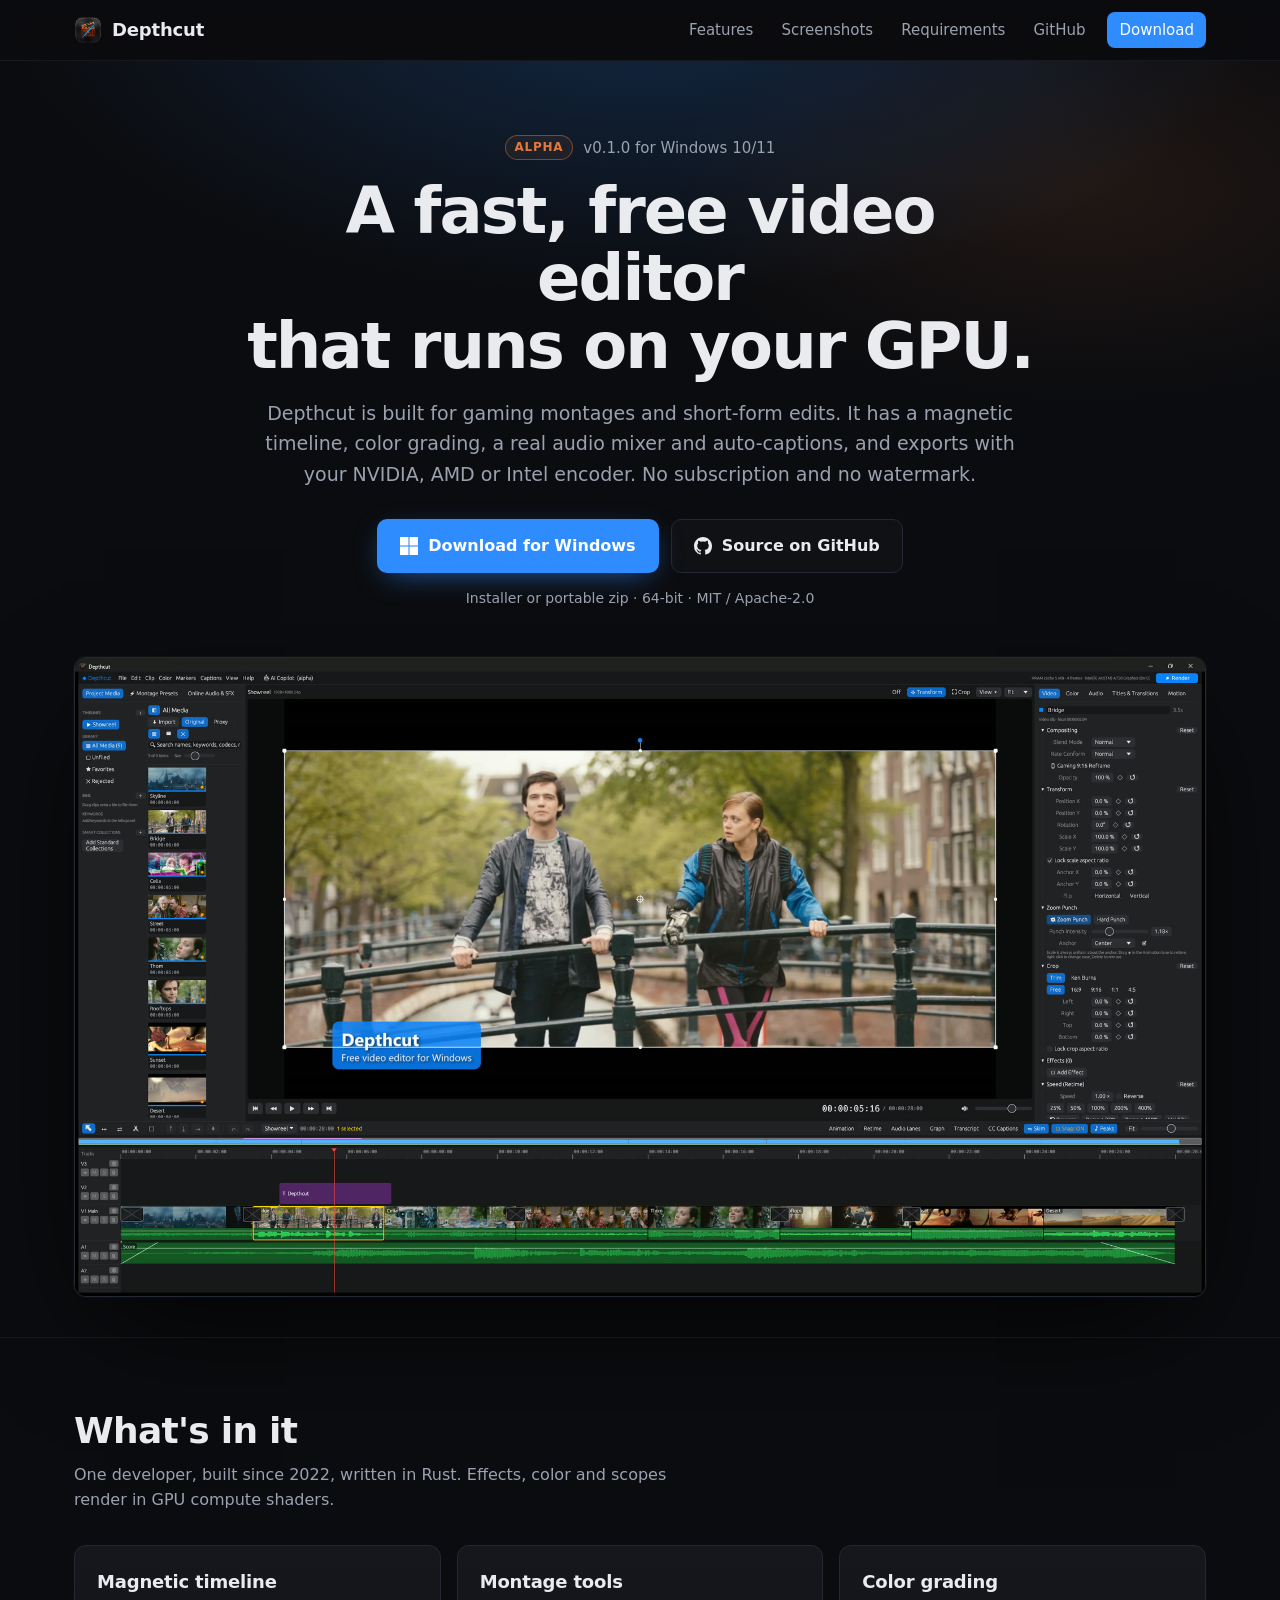
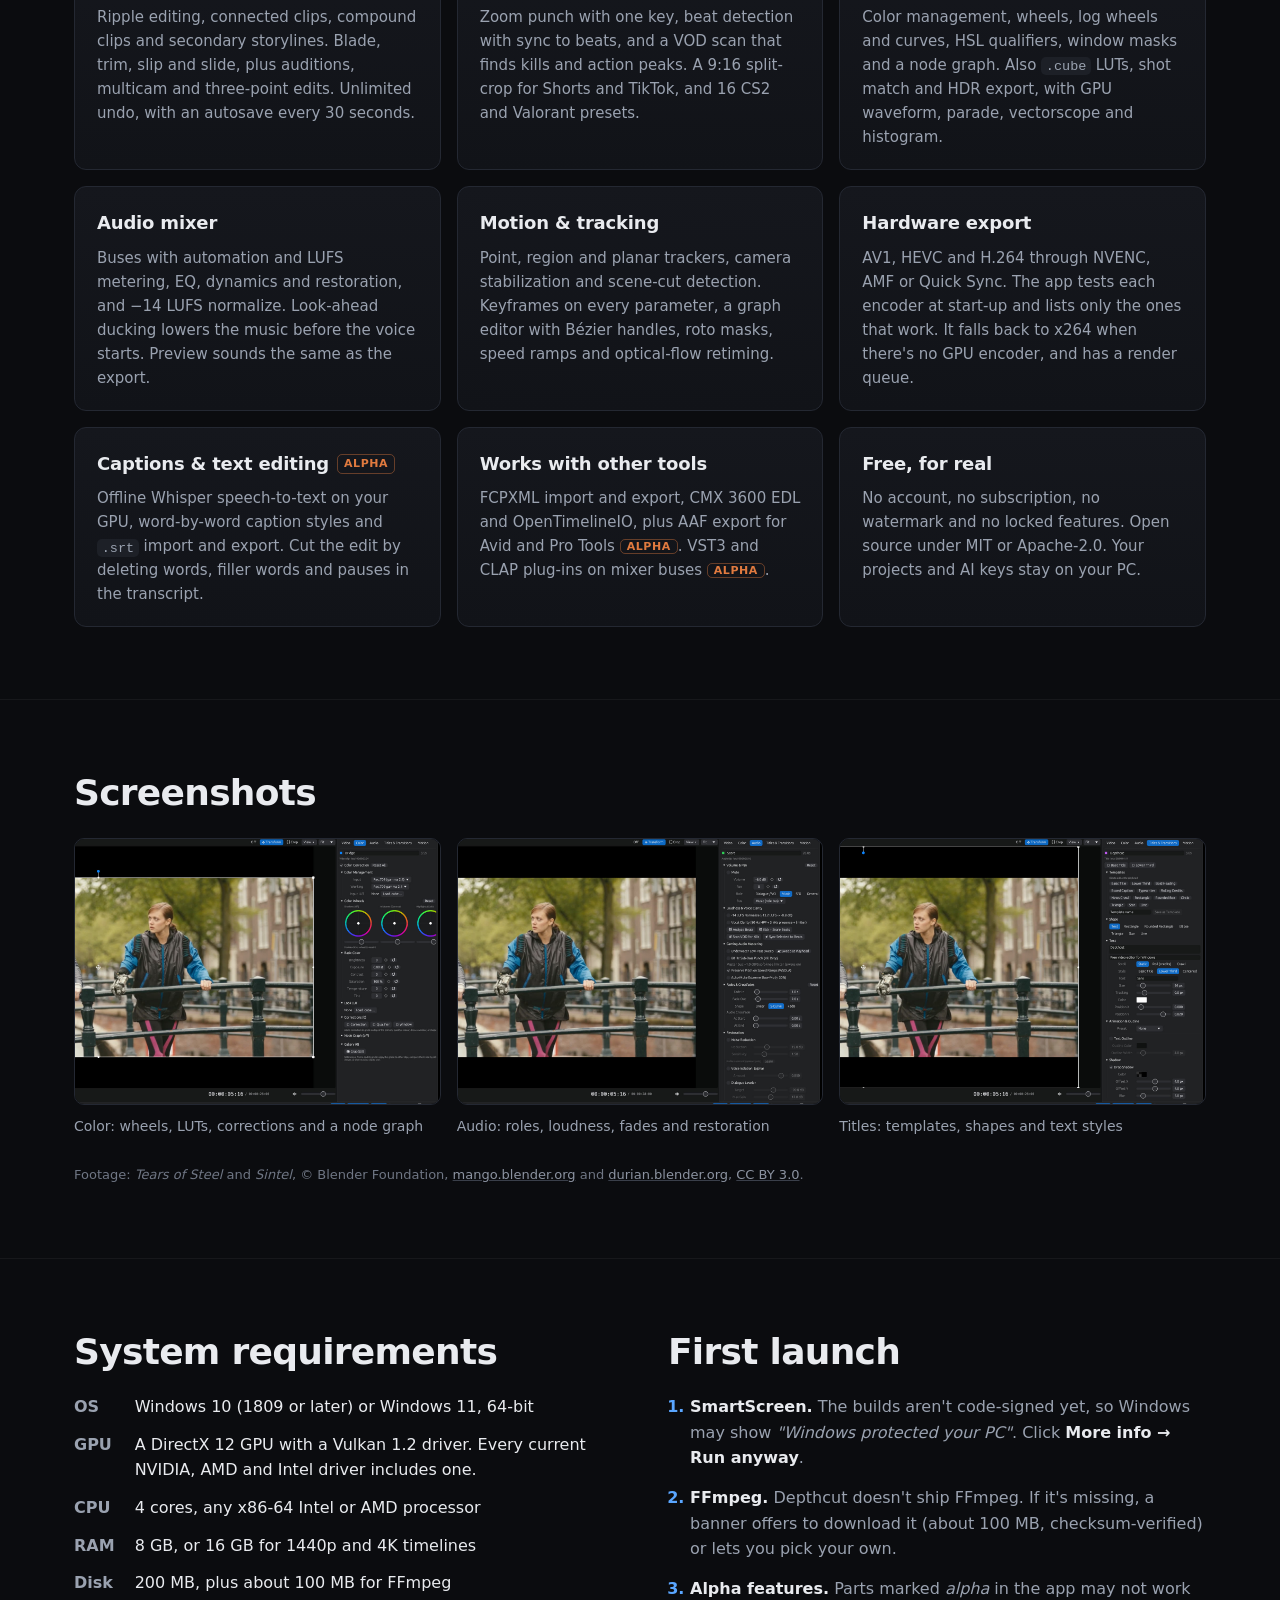
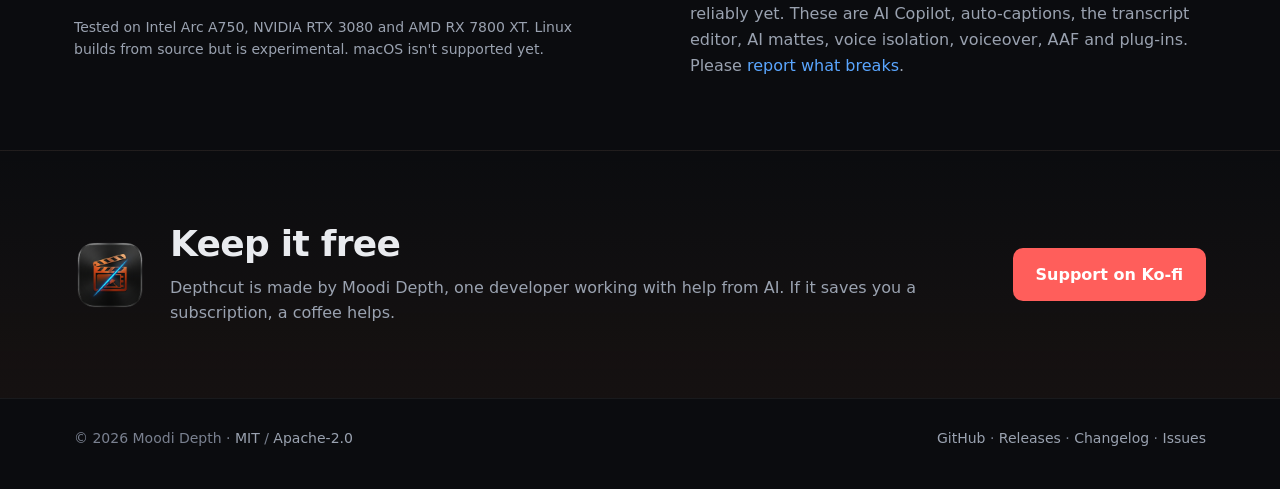
==== site/index.html @ ecac4b46 "site: landing page for GitHub Pages One static page in site/ (no build step, no external fonts or tr" ====
<!doctype html>
<html lang="en">
<head>
<meta charset="utf-8">
<meta name="viewport" content="width=device-width, initial-scale=1">
<title>Depthcut: free GPU video editor for Windows</title>
<meta name="description" content="Depthcut is a free, open-source, GPU-accelerated video editor for Windows. Magnetic timeline, color grading, audio mixing, captions and montage tools. No subscription, no watermark.">
<meta name="theme-color" content="#0b0c0f">
<link rel="canonical" href="https://moodidepth.github.io/depthcut/">
<meta property="og:type" content="website">
<meta property="og:site_name" content="Depthcut">
<meta property="og:title" content="Depthcut: free GPU video editor for Windows">
<meta property="og:description" content="Magnetic timeline, color grading, audio mixing, captions and montage tools. Free and open source, no watermark.">
<meta property="og:url" content="https://moodidepth.github.io/depthcut/">
<meta property="og:image" content="https://moodidepth.github.io/depthcut/img/og.jpg">
<meta property="og:image:width" content="1200">
<meta property="og:image:height" content="630">
<meta name="twitter:card" content="summary_large_image">
<link rel="icon" type="image/png" sizes="32x32" href="img/favicon-32.png">
<link rel="icon" type="image/png" sizes="192x192" href="img/icon-192.png">
<link rel="apple-touch-icon" href="img/apple-touch-icon.png">
<link rel="stylesheet" href="style.css">
</head>
<body>

<header class="nav">
  <div class="wrap nav-inner">
    <a class="brand" href="#top"><img src="img/icon-192.png" alt="" width="28" height="28">Depthcut</a>
    <nav aria-label="Main">
      <a href="#features">Features</a>
      <a href="#screenshots">Screenshots</a>
      <a href="#requirements">Requirements</a>
      <a href="https://github.com/moodidepth/depthcut">GitHub</a>
      <a class="nav-cta" href="#download">Download</a>
    </nav>
  </div>
</header>

<main id="top">

<section class="hero">
  <div class="wrap">
    <p class="eyebrow"><span class="pill">Alpha</span> v0.1.0 for Windows 10/11</p>
    <h1>A fast, free video editor<br>that runs on your GPU.</h1>
    <p class="lede">Depthcut is built for gaming montages and short-form edits. It has a magnetic timeline, color grading, a real audio mixer and auto-captions, and exports with your NVIDIA, AMD or Intel encoder. No subscription and no watermark.</p>
    <div class="cta-row" id="download">
      <a class="btn btn-primary" id="dl-btn" href="https://github.com/moodidepth/depthcut/releases">
        <svg aria-hidden="true" viewBox="0 0 20 20" width="18" height="18" fill="currentColor"><rect x="0" y="0" width="9.4" height="9.4"/><rect x="10.6" y="0" width="9.4" height="9.4"/><rect x="0" y="10.6" width="9.4" height="9.4"/><rect x="10.6" y="10.6" width="9.4" height="9.4"/></svg>
        <span>Download for Windows</span>
      </a>
      <a class="btn btn-ghost" href="https://github.com/moodidepth/depthcut">
        <svg aria-hidden="true" viewBox="0 0 16 16" width="18" height="18"><path fill="currentColor" d="M8 0C3.58 0 0 3.58 0 8a8 8 0 0 0 5.47 7.59c.4.07.55-.17.55-.38v-1.33c-2.23.48-2.7-1.07-2.7-1.07-.36-.92-.89-1.17-.89-1.17-.73-.5.06-.49.06-.49.8.06 1.23.83 1.23.83.72 1.22 1.88.87 2.33.66.07-.52.28-.87.5-1.07-1.78-.2-3.65-.89-3.65-3.95 0-.87.31-1.59.82-2.15-.08-.2-.36-1.02.08-2.12 0 0 .67-.21 2.2.82a7.6 7.6 0 0 1 4 0c1.53-1.04 2.2-.82 2.2-.82.44 1.1.16 1.92.08 2.12.51.56.82 1.27.82 2.15 0 3.07-1.87 3.75-3.65 3.95.29.25.54.73.54 1.48v2.2c0 .21.15.46.55.38A8 8 0 0 0 16 8c0-4.42-3.58-8-8-8"/></svg>
        <span>Source on GitHub</span>
      </a>
    </div>
    <p class="dl-meta" id="dl-meta">Installer or portable zip · 64-bit · MIT / Apache-2.0</p>
    <figure class="hero-shot">
      <img src="img/editor.jpg" width="2000" height="1130" alt="The Depthcut editor: media browser on the left, viewer with a lower-third title in the middle, clip inspector on the right and the magnetic timeline below">
    </figure>
  </div>
</section>

<section class="section" id="features">
  <div class="wrap">
    <h2>What's in it</h2>
    <p class="section-lede">One developer, built since 2022, written in Rust. Effects, color and scopes render in GPU compute shaders.</p>
    <div class="grid">
      <article class="card">
        <h3>Magnetic timeline</h3>
        <p>Ripple editing, connected clips, compound clips and secondary storylines. Blade, trim, slip and slide, plus auditions, multicam and three-point edits. Unlimited undo, with an autosave every 30 seconds.</p>
      </article>
      <article class="card">
        <h3>Montage tools</h3>
        <p>Zoom punch with one key, beat detection with sync to beats, and a VOD scan that finds kills and action peaks. A 9:16 split-crop for Shorts and TikTok, and 16 CS2 and Valorant presets.</p>
      </article>
      <article class="card">
        <h3>Color grading</h3>
        <p>Color management, wheels, log wheels and curves, HSL qualifiers, window masks and a node graph. Also <code>.cube</code> LUTs, shot match and HDR export, with GPU waveform, parade, vectorscope and histogram.</p>
      </article>
      <article class="card">
        <h3>Audio mixer</h3>
        <p>Buses with automation and LUFS metering, EQ, dynamics and restoration, and −14 LUFS normalize. Look-ahead ducking lowers the music before the voice starts. Preview sounds the same as the export.</p>
      </article>
      <article class="card">
        <h3>Motion &amp; tracking</h3>
        <p>Point, region and planar trackers, camera stabilization and scene-cut detection. Keyframes on every parameter, a graph editor with Bézier handles, roto masks, speed ramps and optical-flow retiming.</p>
      </article>
      <article class="card">
        <h3>Hardware export</h3>
        <p>AV1, HEVC and H.264 through NVENC, AMF or Quick Sync. The app tests each encoder at start-up and lists only the ones that work. It falls back to x264 when there's no GPU encoder, and has a render queue.</p>
      </article>
      <article class="card">
        <h3>Captions &amp; text editing <span class="tag">alpha</span></h3>
        <p>Offline Whisper speech-to-text on your GPU, word-by-word caption styles and <code>.srt</code> import and export. Cut the edit by deleting words, filler words and pauses in the transcript.</p>
      </article>
      <article class="card">
        <h3>Works with other tools</h3>
        <p>FCPXML import and export, CMX 3600 EDL and OpenTimelineIO, plus AAF export for Avid and Pro Tools <span class="tag">alpha</span>. VST3 and CLAP plug-ins on mixer buses <span class="tag">alpha</span>.</p>
      </article>
      <article class="card">
        <h3>Free, for real</h3>
        <p>No account, no subscription, no watermark and no locked features. Open source under MIT or Apache-2.0. Your projects and AI keys stay on your PC.</p>
      </article>
    </div>
  </div>
</section>

<section class="section" id="screenshots">
  <div class="wrap">
    <h2>Screenshots</h2>
    <div class="gallery">
      <figure>
        <button class="zoom" data-full="img/color.jpg" aria-label="Enlarge: color inspector"><img src="img/color-crop.jpg" width="1376" height="1000" loading="lazy" alt="Color inspector with color management, three color wheels and basic color controls"></button>
        <figcaption>Color: wheels, LUTs, corrections and a node graph</figcaption>
      </figure>
      <figure>
        <button class="zoom" data-full="img/audio.jpg" aria-label="Enlarge: audio inspector"><img src="img/audio-crop.jpg" width="1376" height="1000" loading="lazy" alt="Audio inspector with volume, roles, loudness, fades and restoration settings"></button>
        <figcaption>Audio: roles, loudness, fades and restoration</figcaption>
      </figure>
      <figure>
        <button class="zoom" data-full="img/titles.jpg" aria-label="Enlarge: titles inspector"><img src="img/titles-crop.jpg" width="1376" height="1000" loading="lazy" alt="Titles inspector with title templates, text, font and shadow settings"></button>
        <figcaption>Titles: templates, shapes and text styles</figcaption>
      </figure>
    </div>
    <p class="credit">Footage: <i>Tears of Steel</i> and <i>Sintel</i>, © Blender Foundation, <a href="https://mango.blender.org">mango.blender.org</a> and <a href="https://durian.blender.org">durian.blender.org</a>, <a href="https://creativecommons.org/licenses/by/3.0/">CC BY 3.0</a>.</p>
  </div>
</section>

<section class="section" id="requirements">
  <div class="wrap two-col">
    <div>
      <h2>System requirements</h2>
      <dl class="specs">
        <dt>OS</dt><dd>Windows 10 (1809 or later) or Windows 11, 64-bit</dd>
        <dt>GPU</dt><dd>A DirectX 12 GPU with a Vulkan 1.2 driver. Every current NVIDIA, AMD and Intel driver includes one.</dd>
        <dt>CPU</dt><dd>4 cores, any x86-64 Intel or AMD processor</dd>
        <dt>RAM</dt><dd>8 GB, or 16 GB for 1440p and 4K timelines</dd>
        <dt>Disk</dt><dd>200 MB, plus about 100 MB for FFmpeg</dd>
      </dl>
      <p class="note">Tested on Intel Arc A750, NVIDIA RTX 3080 and AMD RX 7800 XT. Linux builds from source but is experimental. macOS isn't supported yet.</p>
    </div>
    <div>
      <h2>First launch</h2>
      <ol class="steps">
        <li><b>SmartScreen.</b> The builds aren't code-signed yet, so Windows may show <i>"Windows protected your PC"</i>. Click <b>More info → Run anyway</b>.</li>
        <li><b>FFmpeg.</b> Depthcut doesn't ship FFmpeg. If it's missing, a banner offers to download it (about 100 MB, checksum-verified) or lets you pick your own.</li>
        <li><b>Alpha features.</b> Parts marked <i>alpha</i> in the app may not work reliably yet. These are AI Copilot, auto-captions, the transcript editor, AI mattes, voice isolation, voiceover, AAF and plug-ins. Please <a href="https://github.com/moodidepth/depthcut/issues">report what breaks</a>.</li>
      </ol>
    </div>
  </div>
</section>

<section class="section support">
  <div class="wrap support-inner">
    <img src="img/icon-192.png" alt="" width="72" height="72">
    <div>
      <h2>Keep it free</h2>
      <p>Depthcut is made by Moodi Depth, one developer working with help from AI. If it saves you a subscription, a coffee helps.</p>
    </div>
    <a class="btn btn-kofi" href="https://ko-fi.com/moodidepth">Support on Ko-fi</a>
  </div>
</section>

</main>

<footer class="footer">
  <div class="wrap footer-inner">
    <span>© 2026 Moodi Depth · <a href="https://github.com/moodidepth/depthcut/blob/main/LICENSE-MIT">MIT</a> / <a href="https://github.com/moodidepth/depthcut/blob/main/LICENSE-APACHE">Apache-2.0</a></span>
    <span><a href="https://github.com/moodidepth/depthcut">GitHub</a> · <a href="https://github.com/moodidepth/depthcut/releases">Releases</a> · <a href="https://github.com/moodidepth/depthcut/blob/main/CHANGELOG.md">Changelog</a> · <a href="https://github.com/moodidepth/depthcut/issues">Issues</a></span>
  </div>
</footer>

<dialog id="viewer" aria-label="Screenshot">
  <form method="dialog"><button class="close" aria-label="Close">×</button></form>
  <img alt="">
</dialog>

<script src="site.js" defer></script>
</body>
</html>
---- site/style.css ----
:root {
  --bg: #0b0c0f;
  --bg-2: #111318;
  --panel: #15171d;
  --line: #242832;
  --text: #e9ebef;
  --muted: #9aa2b0;
  --accent: #2f8cff;
  --accent-2: #5aa6ff;
  --copper: #e07a3f;
  --radius: 12px;
  --wrap: 1180px;
  color-scheme: dark;
}

*, *::before, *::after { box-sizing: border-box; }
html { scroll-behavior: smooth; scroll-padding-top: 72px; }
@media (prefers-reduced-motion: reduce) { html { scroll-behavior: auto; } }
body {
  margin: 0;
  background: var(--bg);
  color: var(--text);
  font: 16px/1.6 "Segoe UI Variable Text", "Segoe UI", system-ui, -apple-system, "Helvetica Neue", Arial, sans-serif;
  -webkit-font-smoothing: antialiased;
}
img { max-width: 100%; height: auto; display: block; }
a { color: var(--accent-2); text-decoration: none; }
a:hover { text-decoration: underline; }
code { font: 0.9em/1 ui-monospace, "Cascadia Code", Consolas, monospace; background: #1d2027; padding: 0.12em 0.35em; border-radius: 5px; }
:focus-visible { outline: 2px solid var(--accent-2); outline-offset: 3px; border-radius: 6px; }

.wrap { max-width: var(--wrap); margin: 0 auto; padding: 0 24px; }

/* Nav */
.nav {
  position: sticky; top: 0; z-index: 10;
  background: rgba(11, 12, 15, 0.82);
  backdrop-filter: saturate(140%) blur(12px);
  border-bottom: 1px solid rgba(255, 255, 255, 0.06);
}
.nav-inner { display: flex; align-items: center; justify-content: space-between; height: 60px; gap: 16px; }
.brand { display: flex; align-items: center; gap: 10px; color: var(--text); font-weight: 650; font-size: 18px; letter-spacing: -0.01em; }
.brand:hover { text-decoration: none; }
.brand img { border-radius: 7px; }
.nav nav { display: flex; align-items: center; gap: 4px; }
.nav nav a { color: var(--muted); font-size: 15px; padding: 6px 12px; border-radius: 8px; }
.nav nav a:hover { color: var(--text); background: rgba(255, 255, 255, 0.05); text-decoration: none; }
.nav nav a.nav-cta { color: #fff; background: var(--accent); margin-left: 6px; }
.nav nav a.nav-cta:hover { background: #1f7cf0; }
@media (max-width: 720px) {
  .nav nav a:not(.nav-cta) { display: none; }
}

/* Hero */
.hero {
  padding: 72px 0 40px;
  text-align: center;
  background:
    radial-gradient(900px 420px at 50% -60px, rgba(47, 140, 255, 0.22), transparent 70%),
    radial-gradient(600px 300px at 85% 10%, rgba(224, 122, 63, 0.10), transparent 70%);
}
.eyebrow { margin: 0 0 18px; color: var(--muted); font-size: 15px; display: inline-flex; align-items: center; gap: 10px; }
.pill {
  font-size: 12px; font-weight: 650; letter-spacing: 0.06em; text-transform: uppercase;
  color: var(--copper); border: 1px solid rgba(224, 122, 63, 0.45); background: rgba(224, 122, 63, 0.08);
  padding: 2px 9px; border-radius: 999px;
}
h1 {
  margin: 0 auto 18px; max-width: 18ch;
  font-size: clamp(36px, 6vw, 64px); line-height: 1.05; letter-spacing: -0.03em; font-weight: 700;
  font-family: "Segoe UI Variable Display", "Segoe UI", system-ui, sans-serif;
}
.lede { margin: 0 auto 30px; max-width: 64ch; color: var(--muted); font-size: clamp(16px, 2vw, 19px); }

.cta-row { display: flex; justify-content: center; flex-wrap: wrap; gap: 12px; }
.btn {
  display: inline-flex; align-items: center; gap: 10px;
  padding: 13px 22px; border-radius: 10px; font-weight: 600; font-size: 16px;
  border: 1px solid transparent; transition: background-color 0.15s, border-color 0.15s, transform 0.15s;
}
.btn:hover { text-decoration: none; transform: translateY(-1px); }
.btn-primary { background: var(--accent); color: #fff; box-shadow: 0 8px 30px -10px rgba(47, 140, 255, 0.7); }
.btn-primary:hover { background: #1f7cf0; }
.btn-ghost { color: var(--text); border-color: var(--line); background: rgba(255, 255, 255, 0.02); }
.btn-ghost:hover { border-color: #3a4050; background: rgba(255, 255, 255, 0.05); }
.dl-meta { margin: 14px 0 0; color: var(--muted); font-size: 14px; min-height: 1.6em; }

.hero-shot {
  margin: 48px auto 0;
  border-radius: var(--radius);
  overflow: hidden;
  border: 1px solid var(--line);
  box-shadow: 0 40px 120px -30px rgba(0, 0, 0, 0.9), 0 0 0 1px rgba(255, 255, 255, 0.03);
}

/* Sections */
.section { padding: 72px 0; border-top: 1px solid rgba(255, 255, 255, 0.05); }
h2 { margin: 0 0 10px; font-size: clamp(26px, 3.4vw, 36px); letter-spacing: -0.02em; line-height: 1.15; }
.section-lede { margin: 0 0 32px; color: var(--muted); max-width: 62ch; }

.grid { display: grid; grid-template-columns: repeat(3, 1fr); gap: 16px; }
@media (max-width: 960px) { .grid { grid-template-columns: repeat(2, 1fr); } }
@media (max-width: 620px) { .grid { grid-template-columns: 1fr; } }
.card {
  background: linear-gradient(180deg, var(--panel), var(--bg-2));
  border: 1px solid var(--line); border-radius: var(--radius);
  padding: 22px 22px 20px;
}
.card h3 { margin: 0 0 8px; font-size: 18px; letter-spacing: -0.01em; display: flex; align-items: center; gap: 8px; flex-wrap: wrap; }
.card p { margin: 0; color: var(--muted); font-size: 15px; }
.tag {
  font-size: 11px; font-weight: 650; letter-spacing: 0.05em; text-transform: uppercase;
  color: var(--copper); border: 1px solid rgba(224, 122, 63, 0.4); padding: 0 6px; border-radius: 5px;
  vertical-align: 1px;
}

/* Gallery */
.gallery { display: grid; grid-template-columns: repeat(3, 1fr); gap: 16px; margin-top: 24px; }
@media (max-width: 860px) { .gallery { grid-template-columns: 1fr; } }
.gallery figure { margin: 0; }
.zoom {
  display: block; width: 100%; padding: 0; border: 1px solid var(--line); border-radius: 10px; overflow: hidden;
  background: none; cursor: zoom-in;
}
.zoom img { transition: transform 0.3s; }
.zoom:hover img { transform: scale(1.02); }
.gallery figcaption { margin-top: 10px; color: var(--muted); font-size: 14px; }
.credit { margin: 28px 0 0; color: #6f7684; font-size: 13px; }
.credit a { color: #8c93a1; text-decoration: underline; text-decoration-color: #3a3f4a; }

dialog#viewer {
  padding: 0; border: 1px solid var(--line); border-radius: 10px; background: var(--bg);
  max-width: min(96vw, 2000px); max-height: 94vh; overflow: hidden;
}
dialog#viewer::backdrop { background: rgba(0, 0, 0, 0.82); }
dialog#viewer img { max-height: 94vh; width: auto; }
dialog#viewer .close {
  position: absolute; top: 10px; right: 10px; width: 36px; height: 36px; border-radius: 50%;
  border: 1px solid rgba(255, 255, 255, 0.2); background: rgba(0, 0, 0, 0.6); color: #fff; font-size: 22px; line-height: 1; cursor: pointer;
}

/* Requirements */
.two-col { display: grid; grid-template-columns: 1fr 1fr; gap: 56px; }
@media (max-width: 860px) { .two-col { grid-template-columns: 1fr; gap: 48px; } }
.specs { display: grid; grid-template-columns: max-content 1fr; gap: 12px 20px; margin: 22px 0 0; }
.specs dt { color: var(--muted); font-weight: 600; }
.specs dd { margin: 0; }
.note { color: var(--muted); font-size: 14px; margin-top: 20px; }
.steps { margin: 22px 0 0; padding-left: 22px; display: grid; gap: 14px; }
.steps li { color: var(--muted); }
.steps li::marker { color: var(--accent-2); font-weight: 700; }
.steps b { color: var(--text); }

/* Support */
.support { background: linear-gradient(180deg, transparent, rgba(224, 122, 63, 0.05)); }
.support-inner { display: flex; align-items: center; gap: 24px; }
.support-inner img { border-radius: 16px; flex: none; }
.support-inner div { flex: 1; }
.support-inner p { margin: 0; color: var(--muted); }
.btn-kofi { background: #ff5e5b; color: #fff; flex: none; }
.btn-kofi:hover { background: #f24b48; }
@media (max-width: 720px) { .support-inner { flex-direction: column; text-align: center; } }

/* Footer */
.footer { border-top: 1px solid rgba(255, 255, 255, 0.06); padding: 28px 0 40px; color: #7a8190; font-size: 14px; }
.footer-inner { display: flex; justify-content: space-between; flex-wrap: wrap; gap: 12px; }
.footer a { color: #9aa2b0; }
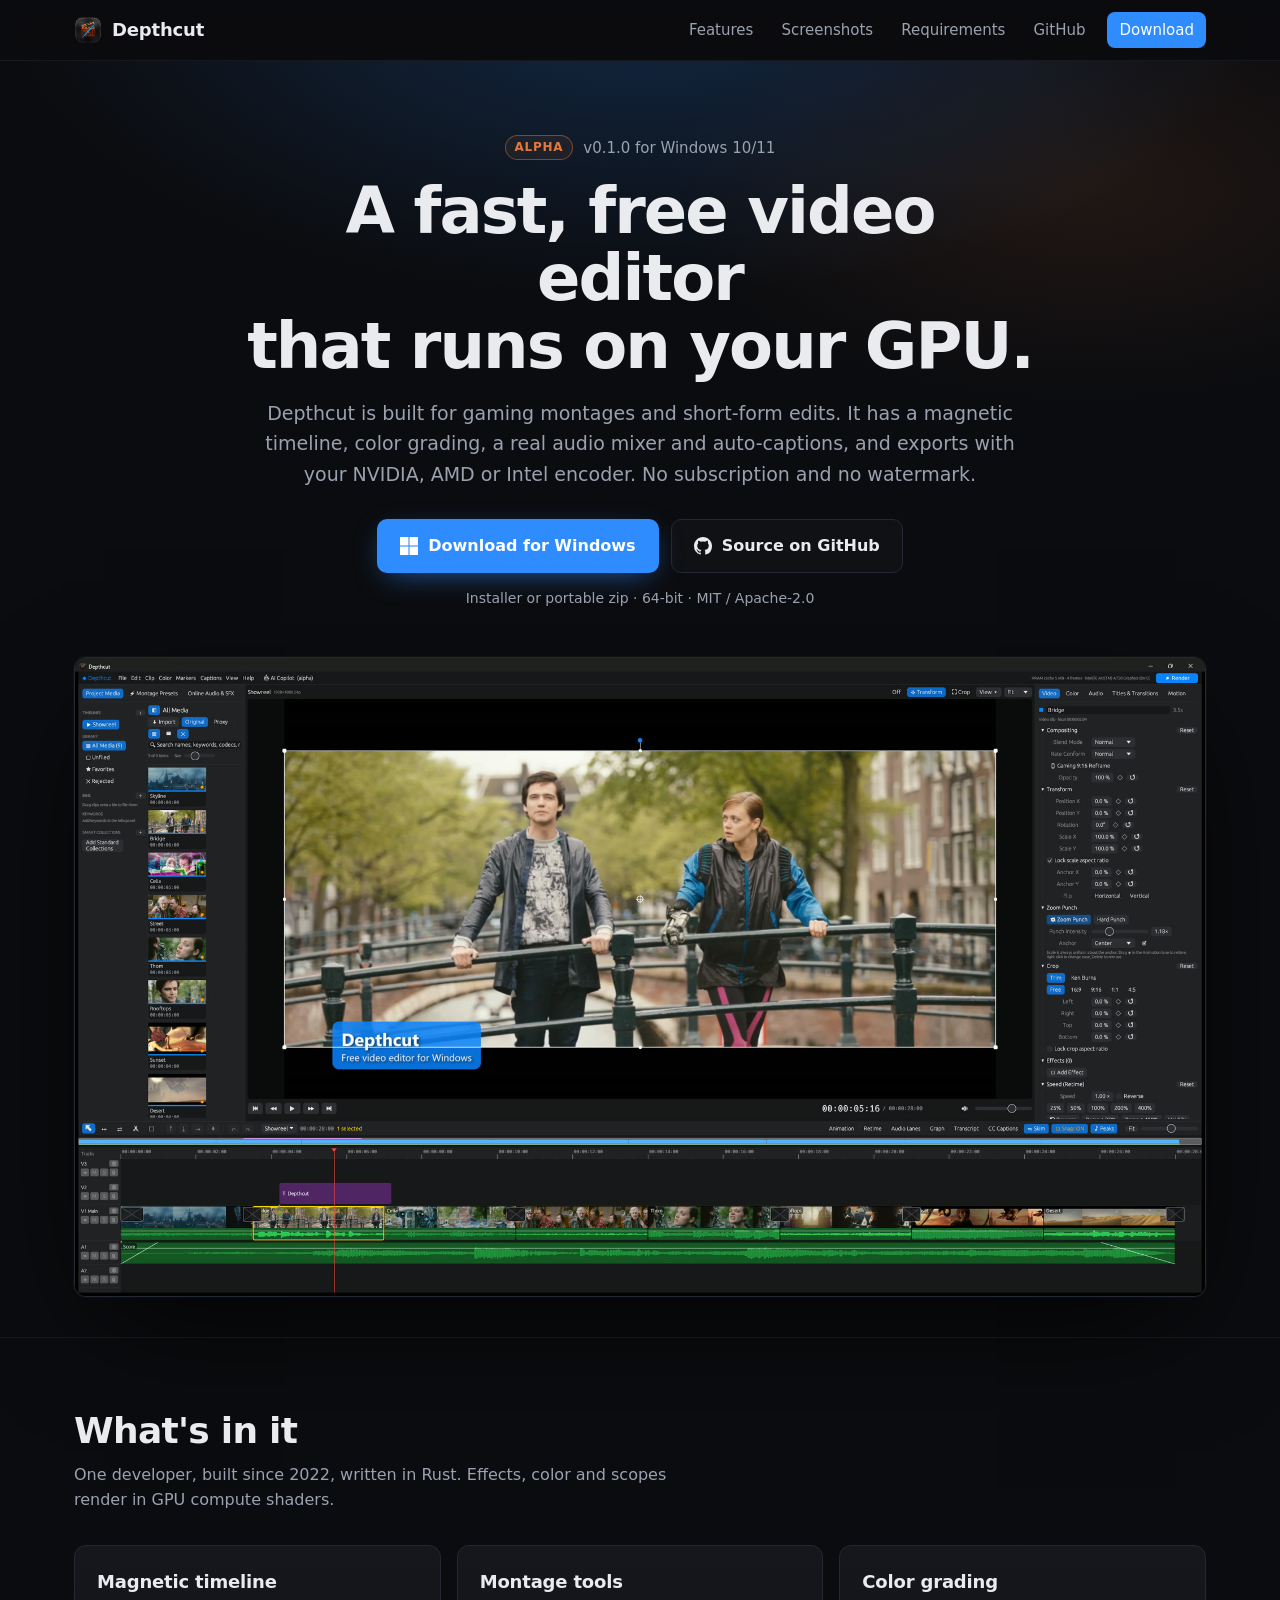
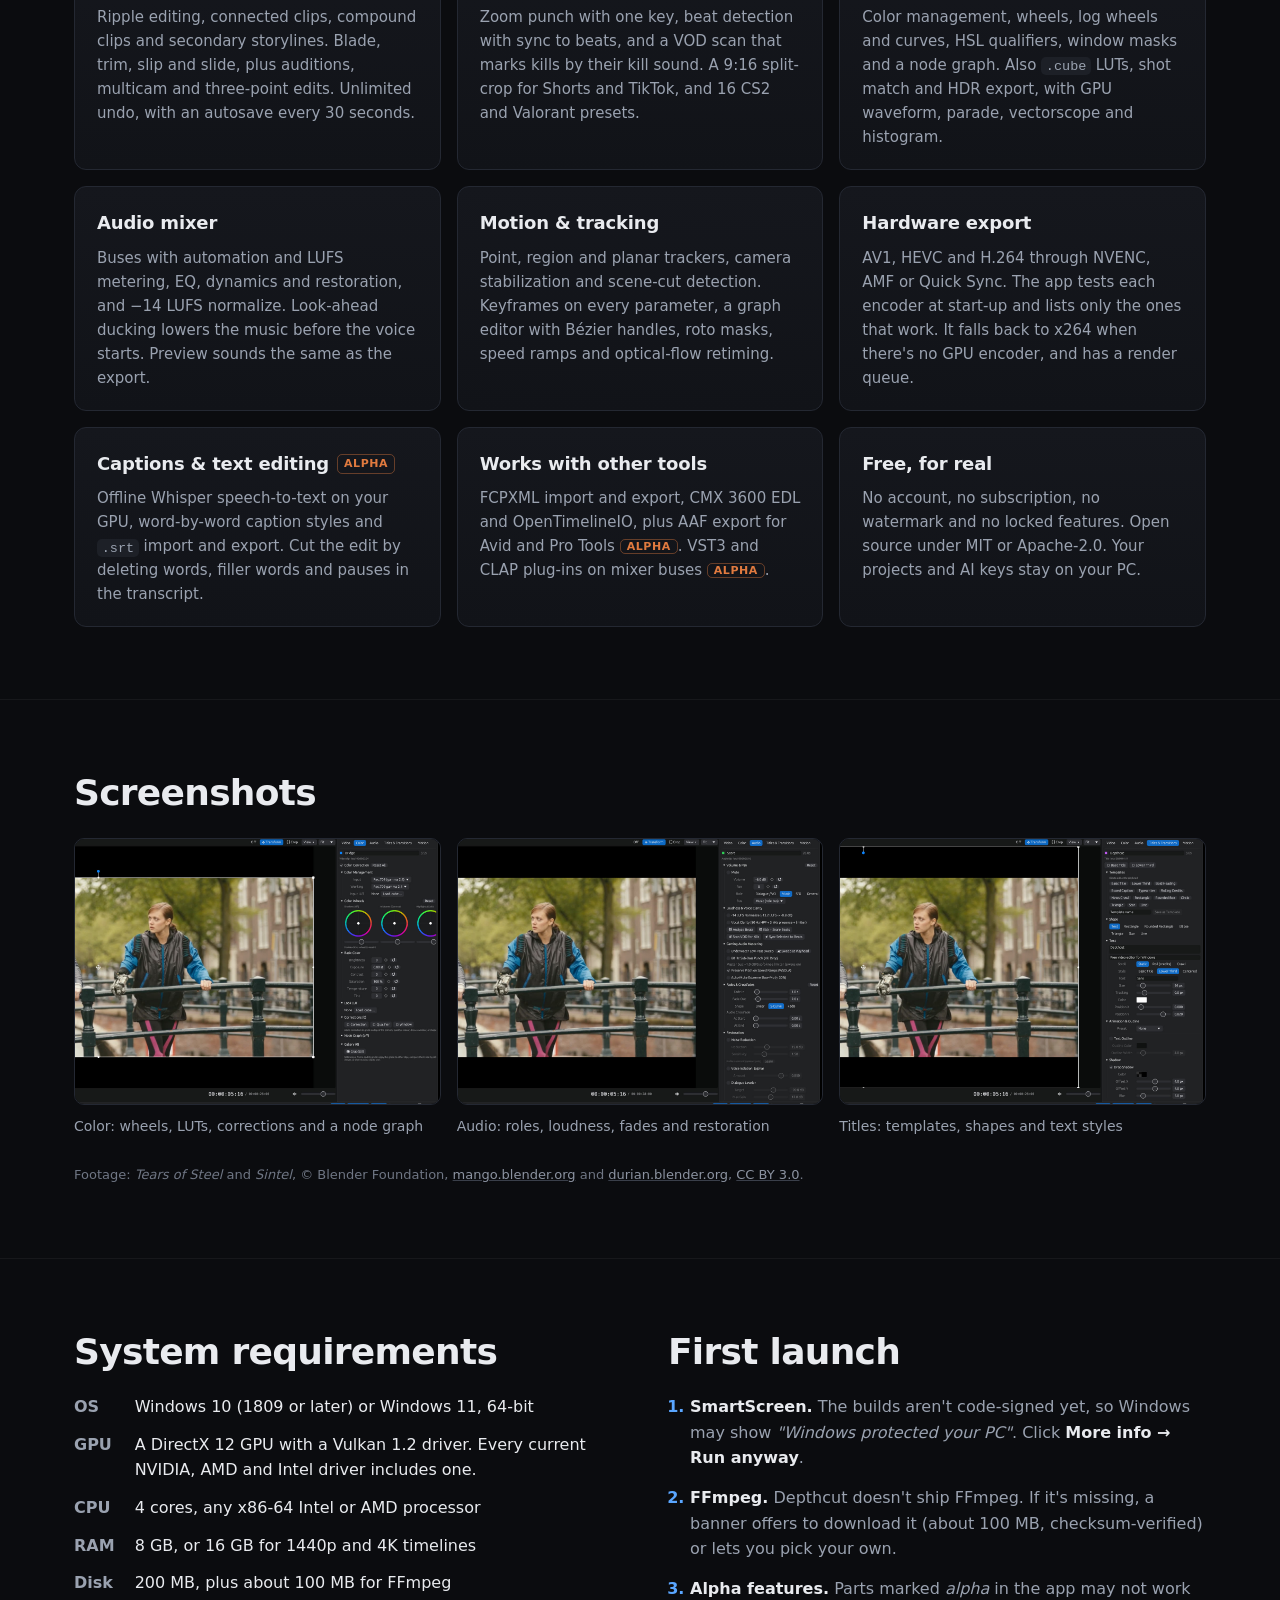
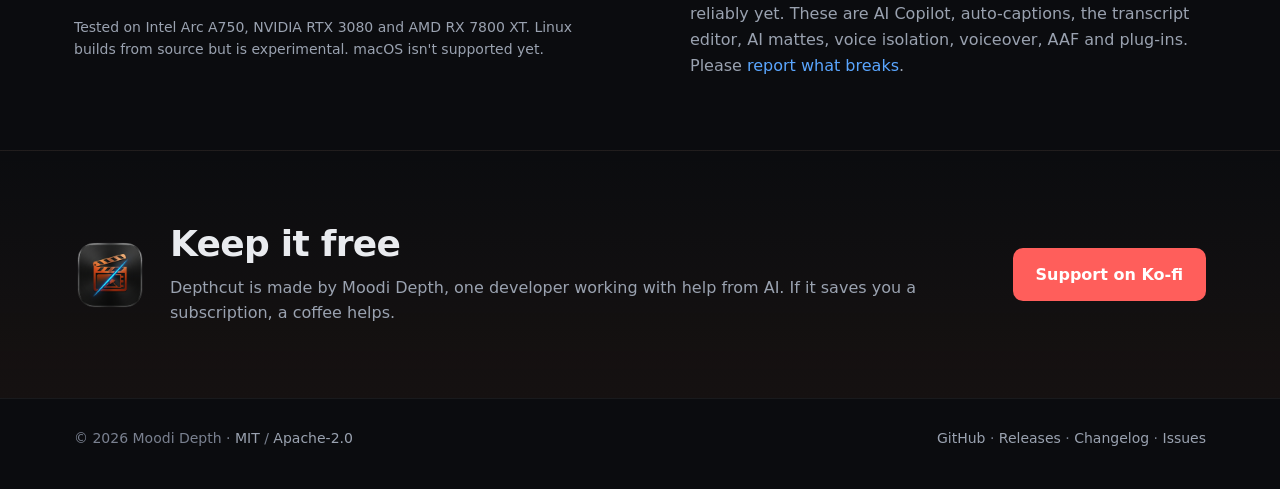
==== commit bd2b47bf: "Kill scanner: mark kills by the kill sound after gunfire The old scanner marked every loud transient" ====
--- a/site/index.html
+++ b/site/index.html
@@ -6,13 +6,13 @@
 <title>Depthcut: free GPU video editor for Windows</title>
 <meta name="description" content="Depthcut is a free, open-source, GPU-accelerated video editor for Windows. Magnetic timeline, color grading, audio mixing, captions and montage tools. No subscription, no watermark.">
 <meta name="theme-color" content="#0b0c0f">
-<link rel="canonical" href="https://moodidepth.github.io/depthcut/">
+<link rel="canonical" href="https://depthcut.com/">
 <meta property="og:type" content="website">
 <meta property="og:site_name" content="Depthcut">
 <meta property="og:title" content="Depthcut: free GPU video editor for Windows">
 <meta property="og:description" content="Magnetic timeline, color grading, audio mixing, captions and montage tools. Free and open source, no watermark.">
-<meta property="og:url" content="https://moodidepth.github.io/depthcut/">
-<meta property="og:image" content="https://moodidepth.github.io/depthcut/img/og.jpg">
+<meta property="og:url" content="https://depthcut.com/">
+<meta property="og:image" content="https://depthcut.com/img/og.jpg">
 <meta property="og:image:width" content="1200">
 <meta property="og:image:height" content="630">
 <meta name="twitter:card" content="summary_large_image">
@@ -71,7 +71,7 @@
       </article>
       <article class="card">
         <h3>Montage tools</h3>
-        <p>Zoom punch with one key, beat detection with sync to beats, and a VOD scan that finds kills and action peaks. A 9:16 split-crop for Shorts and TikTok, and 16 CS2 and Valorant presets.</p>
+        <p>Zoom punch with one key, beat detection with sync to beats, and a VOD scan that marks kills by their kill sound. A 9:16 split-crop for Shorts and TikTok, and 16 CS2 and Valorant presets.</p>
       </article>
       <article class="card">
         <h3>Color grading</h3>
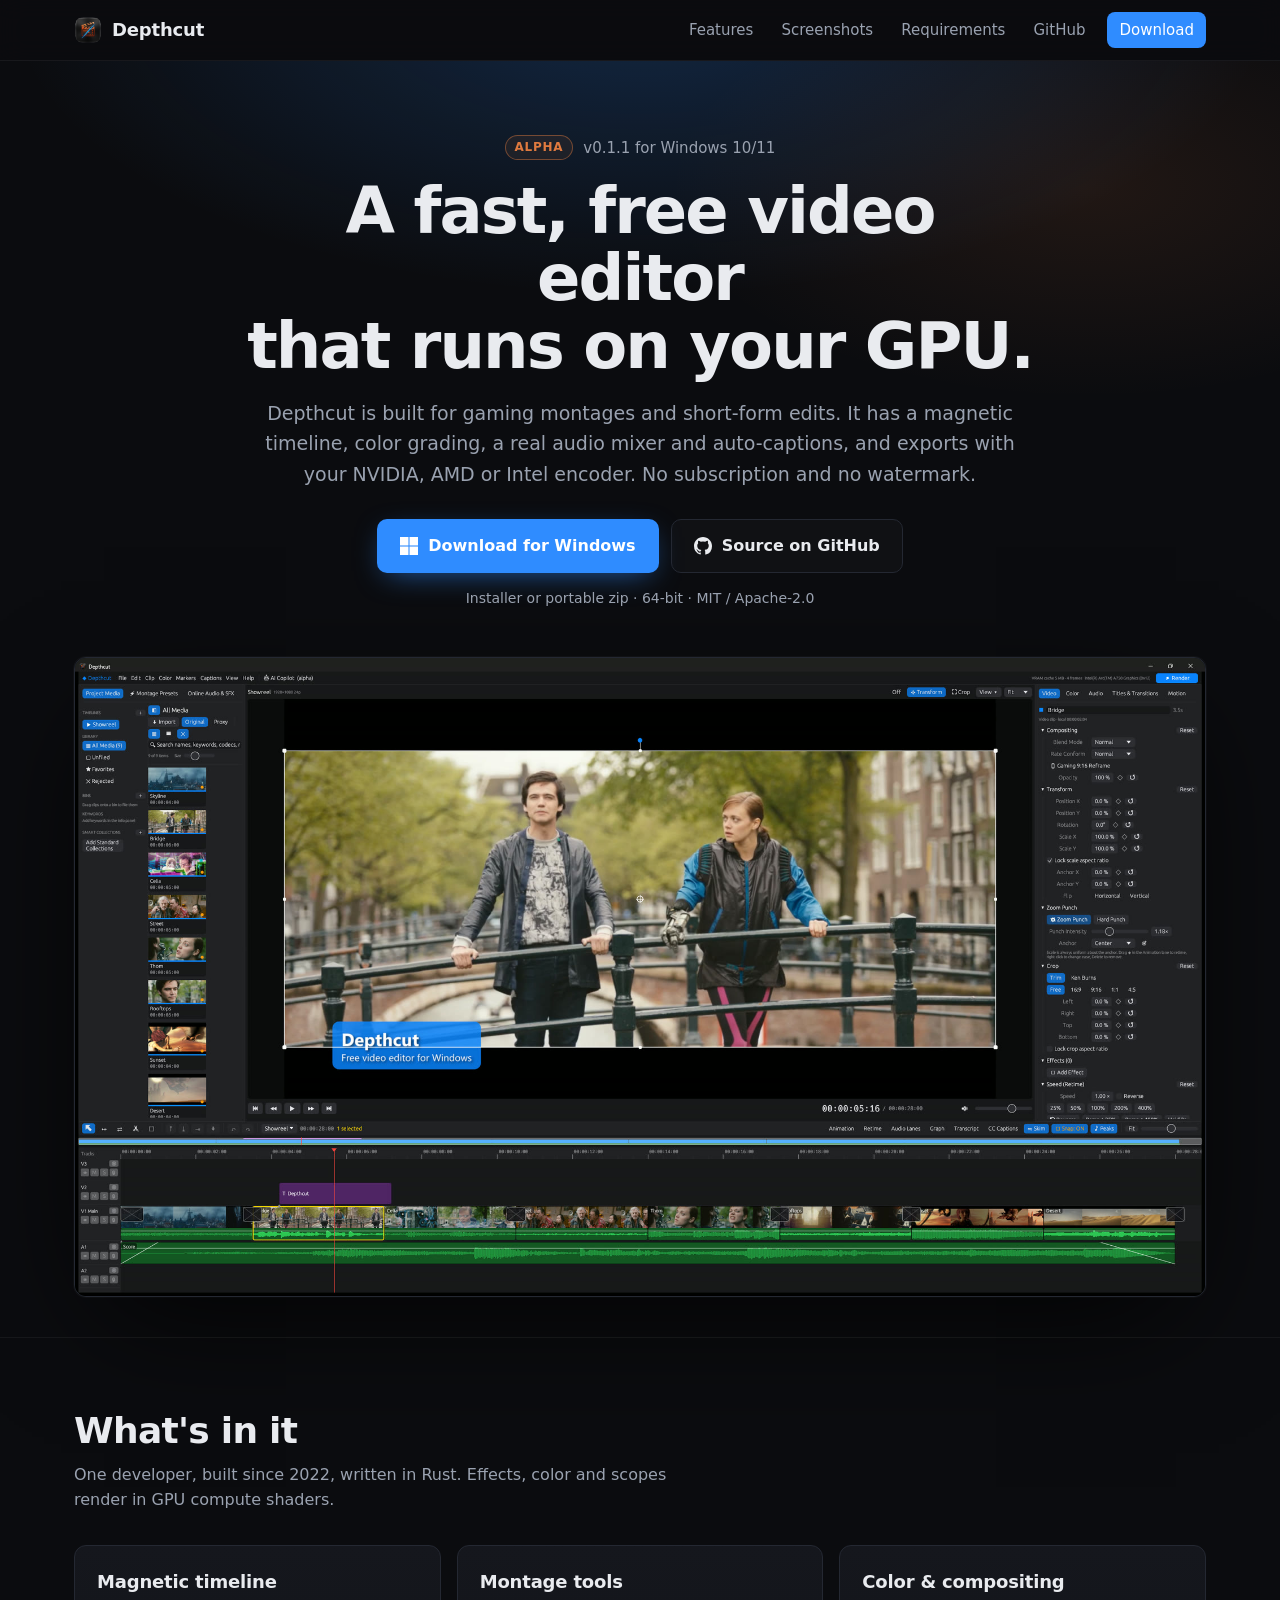
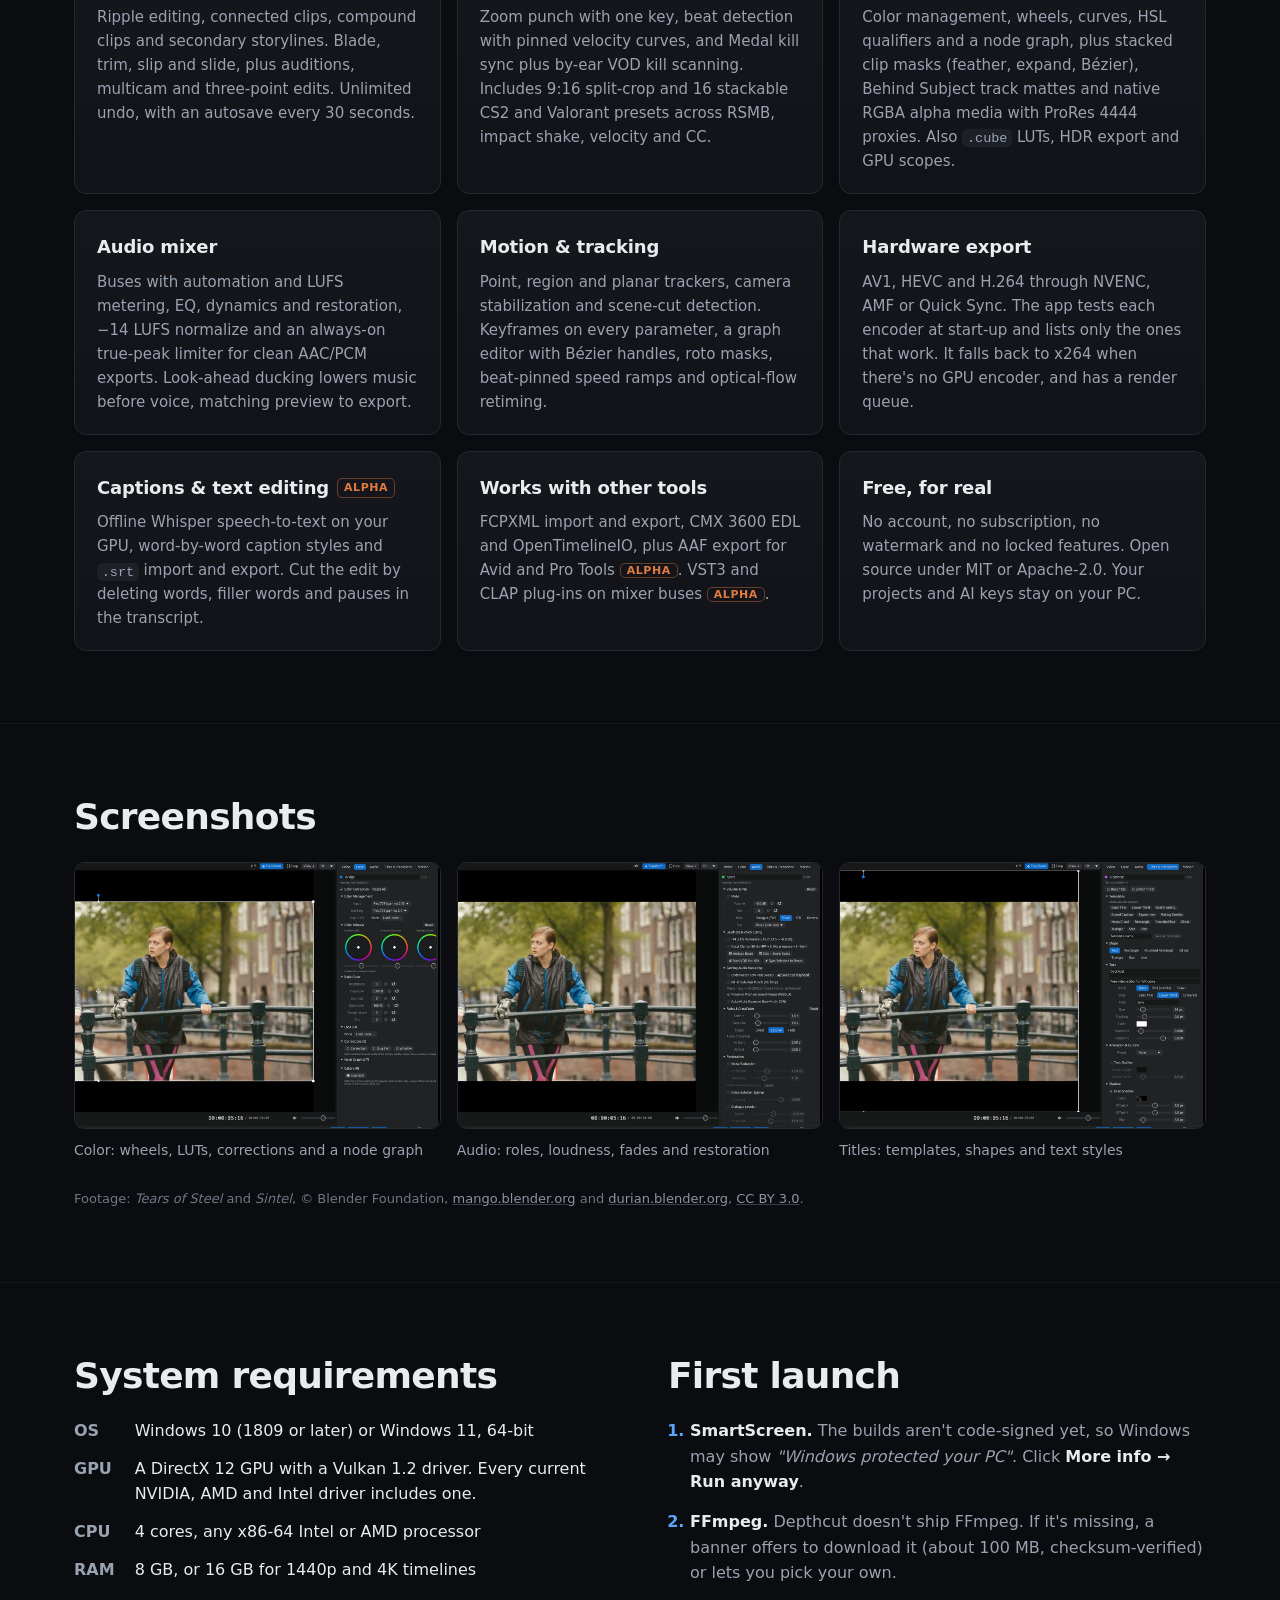
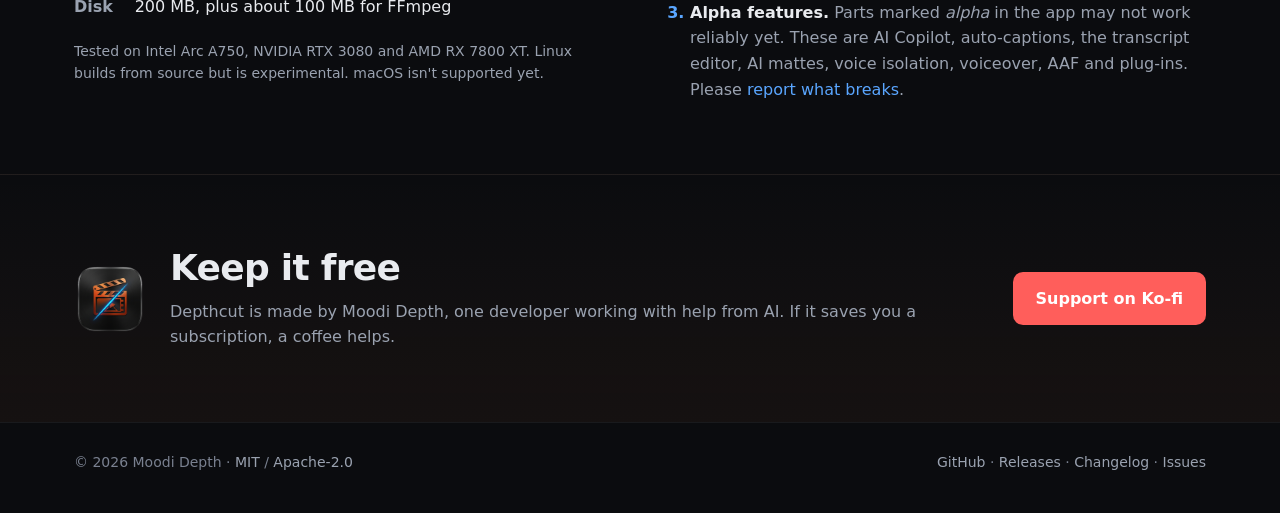
==== commit 86314666: "release: Depthcut v0.1.1-alpha" ====
--- a/site/index.html
+++ b/site/index.html
@@ -40,7 +40,7 @@
 
 <section class="hero">
   <div class="wrap">
-    <p class="eyebrow"><span class="pill">Alpha</span> v0.1.0 for Windows 10/11</p>
+    <p class="eyebrow"><span class="pill">Alpha</span> v0.1.1 for Windows 10/11</p>
     <h1>A fast, free video editor<br>that runs on your GPU.</h1>
     <p class="lede">Depthcut is built for gaming montages and short-form edits. It has a magnetic timeline, color grading, a real audio mixer and auto-captions, and exports with your NVIDIA, AMD or Intel encoder. No subscription and no watermark.</p>
     <div class="cta-row" id="download">
@@ -71,19 +71,19 @@
       </article>
       <article class="card">
         <h3>Montage tools</h3>
-        <p>Zoom punch with one key, beat detection with sync to beats, and a VOD scan that marks kills by their kill sound. A 9:16 split-crop for Shorts and TikTok, and 16 CS2 and Valorant presets.</p>
+        <p>Zoom punch with one key, beat detection with pinned velocity curves, and Medal kill sync plus by-ear VOD kill scanning. Includes 9:16 split-crop and 16 stackable CS2 and Valorant presets across RSMB, impact shake, velocity and CC.</p>
       </article>
       <article class="card">
-        <h3>Color grading</h3>
-        <p>Color management, wheels, log wheels and curves, HSL qualifiers, window masks and a node graph. Also <code>.cube</code> LUTs, shot match and HDR export, with GPU waveform, parade, vectorscope and histogram.</p>
+        <h3>Color &amp; compositing</h3>
+        <p>Color management, wheels, curves, HSL qualifiers and a node graph, plus stacked clip masks (feather, expand, Bézier), Behind Subject track mattes and native RGBA alpha media with ProRes 4444 proxies. Also <code>.cube</code> LUTs, HDR export and GPU scopes.</p>
       </article>
       <article class="card">
         <h3>Audio mixer</h3>
-        <p>Buses with automation and LUFS metering, EQ, dynamics and restoration, and −14 LUFS normalize. Look-ahead ducking lowers the music before the voice starts. Preview sounds the same as the export.</p>
+        <p>Buses with automation and LUFS metering, EQ, dynamics and restoration, −14 LUFS normalize and an always-on true-peak limiter for clean AAC/PCM exports. Look-ahead ducking lowers music before voice, matching preview to export.</p>
       </article>
       <article class="card">
         <h3>Motion &amp; tracking</h3>
-        <p>Point, region and planar trackers, camera stabilization and scene-cut detection. Keyframes on every parameter, a graph editor with Bézier handles, roto masks, speed ramps and optical-flow retiming.</p>
+        <p>Point, region and planar trackers, camera stabilization and scene-cut detection. Keyframes on every parameter, a graph editor with Bézier handles, roto masks, beat-pinned speed ramps and optical-flow retiming.</p>
       </article>
       <article class="card">
         <h3>Hardware export</h3>
